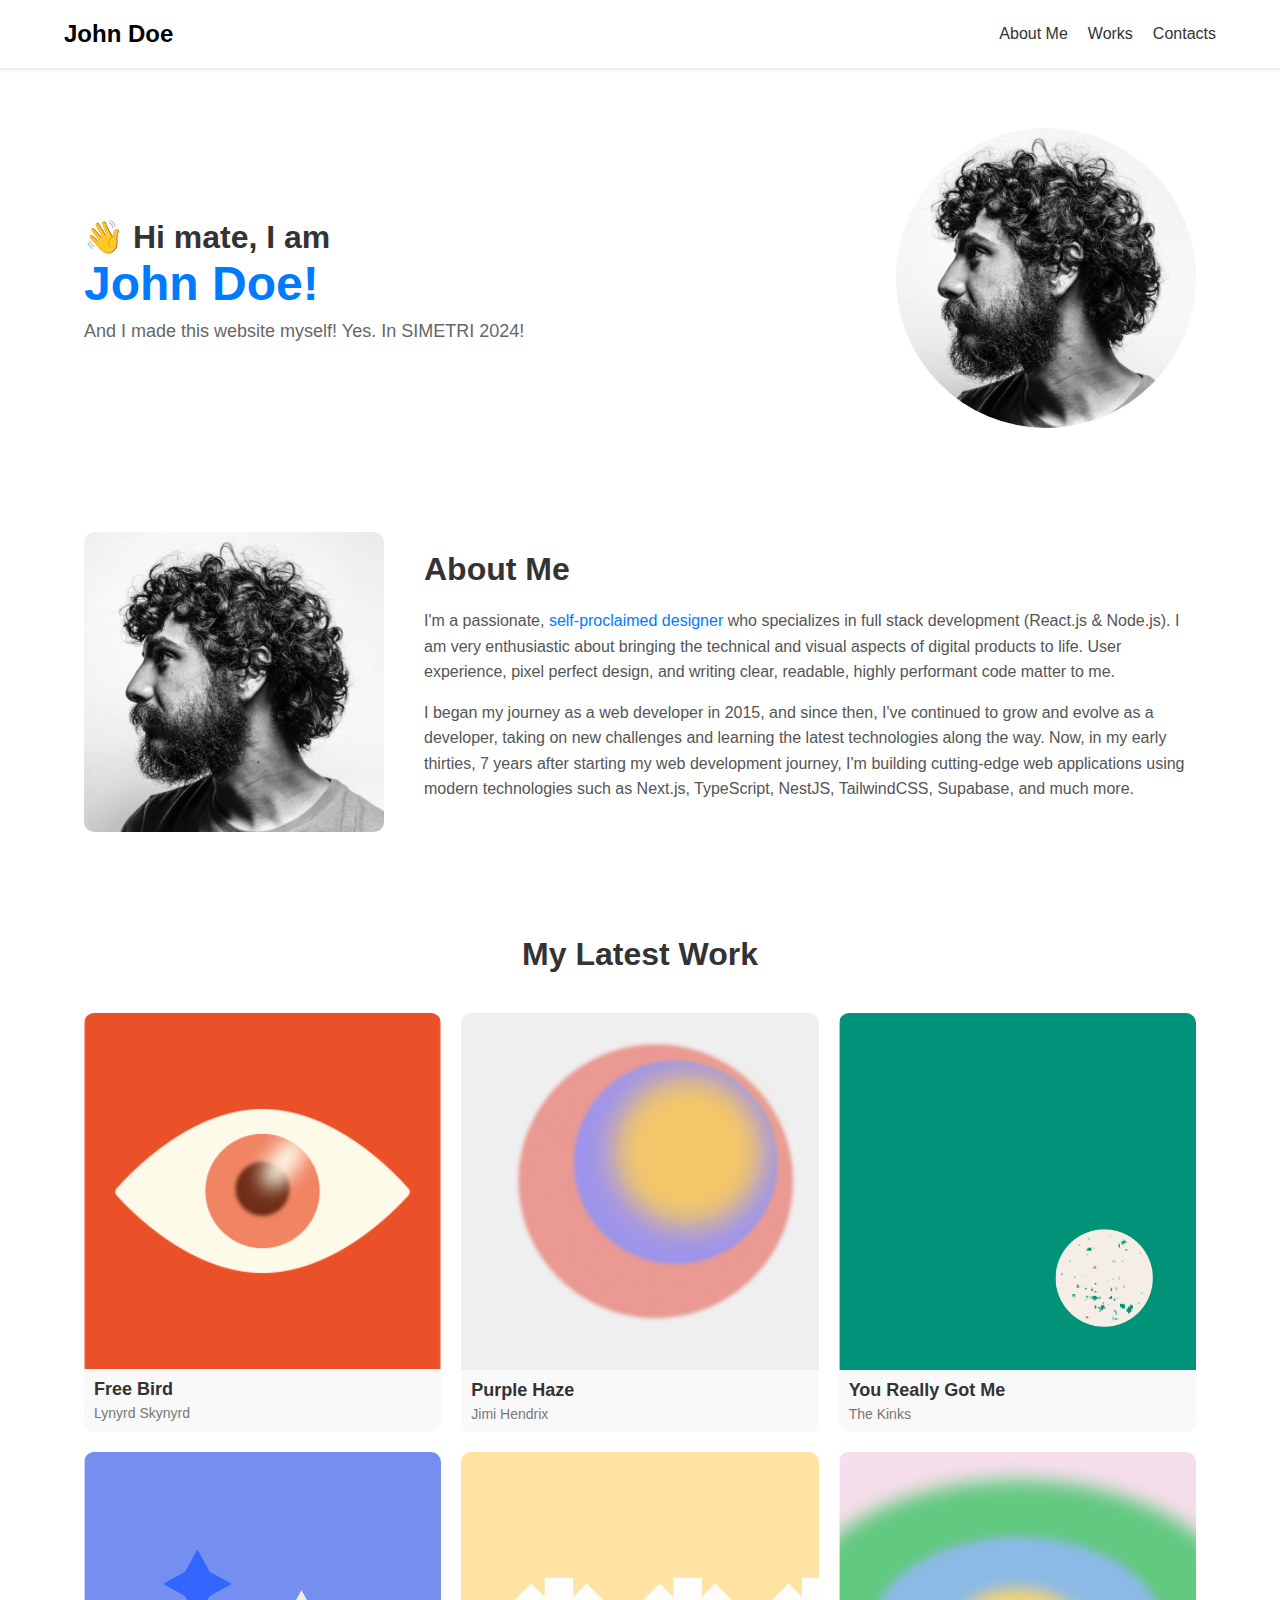
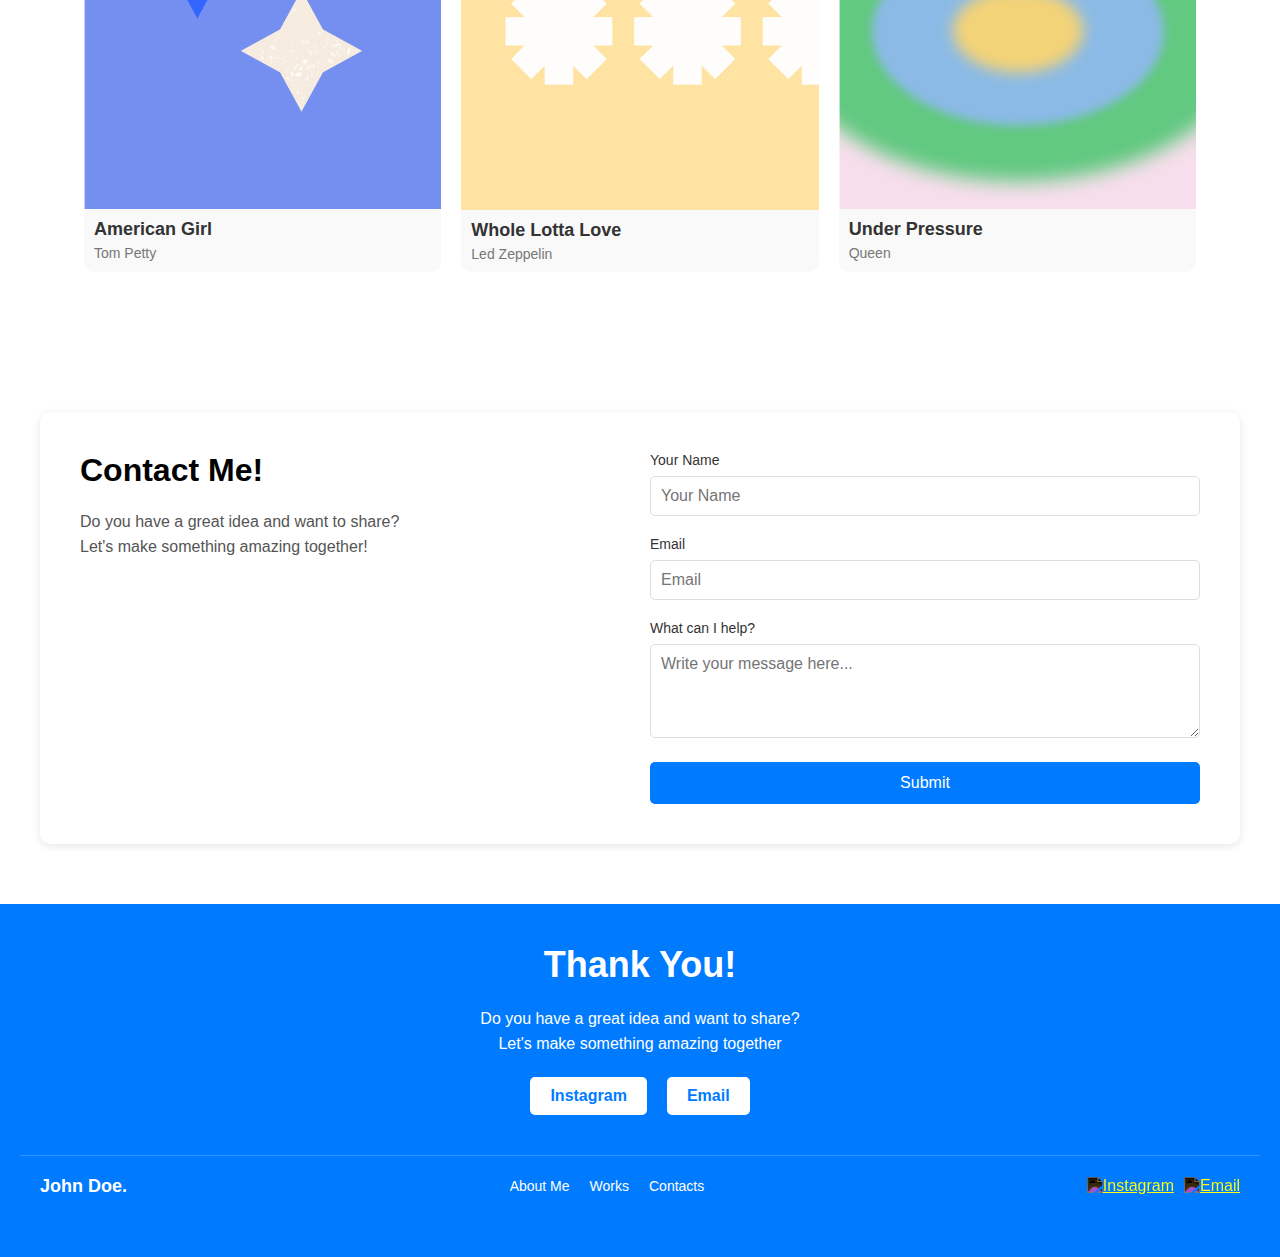
==== index.html @ a4f2bc4c "first commit" ====
<!DOCTYPE html>
<html lang="en">
<head>
<meta charset="UTF-8">
<meta name="viewport" content="width=device-width, initial-scale=1.0">
<title>John Doe Portfolio</title>
<link rel="stylesheet" href="styles.css">
</head>
<body>
    <!-- Navbar -->
    <header>
        <div class="container">
            <h1>John Doe</h1>
            <nav>
                <ul>
                    <li><a href="#about">About Me</a></li>
                    <li><a href="#works">Works</a></li>
                    <li><a href="#contacts">Contacts</a></li>
                </ul>
            </nav>
        </div>
    </header>

    <!-- Main Content -->
    <section class="hero">
        <div class="hero-text">
            <h2>👋 Hi mate, I am</h2>
            <h1>John Doe!</h1>
            <p>And I made this website myself! Yes. In SIMETRI 2024!</p>
        </div>
        <div class="hero-image">
            <img src="assets/Image.png" alt="Profile Image">
        </div>
    </section>
    <!-- About Me Section -->
<section id="about" class="about">
  <div class="about-container">
      <div class="about-image">
          <img src="assets/Image.png" alt="Profile Image">
      </div>
      <div class="about-text">
          <h2>About Me</h2>
          <p>
              I'm a passionate, <a href="#">self-proclaimed designer</a> who specializes in full stack development (React.js & Node.js). I am very enthusiastic about bringing the technical and visual aspects of digital products to life. User experience, pixel perfect design, and writing clear, readable, highly performant code matter to me.
          </p>
          <p>
              I began my journey as a web developer in 2015, and since then, I've continued to grow and evolve as a developer, taking on new challenges and learning the latest technologies along the way. Now, in my early thirties, 7 years after starting my web development journey, I'm building cutting-edge web applications using modern technologies such as Next.js, TypeScript, NestJS, TailwindCSS, Supabase, and much more.
          </p>
      </div>
  </div>
</section>
<!-- My Latest Work Section -->
<section id="works" class="works">
  <h2>My Latest Work</h2>
  <div class="works-grid">
      <div class="work-item">
          <img src="assets/Image (1).png" alt="Free Bird">
          <div class="work-info">
              <h3>Free Bird</h3>
              <p>Lynyrd Skynyrd</p>
          </div>
      </div>
      <div class="work-item">
          <img src="assets/Image (2).png" alt="Purple Haze">
          <div class="work-info">
              <h3>Purple Haze</h3>
              <p>Jimi Hendrix</p>
          </div>
      </div>
      <div class="work-item">
          <img src="assets/Image (3).png" alt="You Really Got Me">
          <div class="work-info">
              <h3>You Really Got Me</h3>
              <p>The Kinks</p>
          </div>
      </div>
      <div class="work-item">
          <img src="assets/Image (4).png" alt="American Girl">
          <div class="work-info">
              <h3>American Girl</h3>
              <p>Tom Petty</p>
          </div>
      </div>
      <div class="work-item">
          <img src="assets/Image (5).png" alt="Whole Lotta Love">
          <div class="work-info">
              <h3>Whole Lotta Love</h3>
              <p>Led Zeppelin</p>
          </div>
      </div>
      <div class="work-item">
          <img src="assets/Image (6).png" alt="Under Pressure">
          <div class="work-info">
              <h3>Under Pressure</h3>
              <p>Queen</p>
          </div>
      </div>
  </div>
</section>
<section id="contact" class="section contact">
    <div class="contact-container">
        <!-- Left Side (Text) -->
        <div class="contact-text">
            <h2>Contact Me!</h2>
            <p>
                Do you have a great idea and want to share? <br>
                Let's make something amazing together!
            </p>
        </div>
        <!-- Right Side (Form) -->
        <form class="contact-form">
            <div class="form-group">
                <label for="name">Your Name</label>
                <input type="text" id="name" name="name" placeholder="Your Name" required>
            </div>
            <div class="form-group">
                <label for="email">Email</label>
                <input type="email" id="email" name="email" placeholder="Email" required>
            </div>
            <div class="form-group">
                <label for="message">What can I help?</label>
                <textarea id="message" name="message" placeholder="Write your message here..." rows="4" required></textarea>
            </div>
            <button type="submit" class="submit-btn">Submit</button>
        </form>
    </div>
</section>
<footer class="footer">
    <div class="footer-thank-you">
        <h2>Thank You!</h2>
        <p>
            Do you have a great idea and want to share? <br>
            Let's make something amazing together
        </p>
        <div class="footer-buttons">
            <a href="https://instagram.com" target="_blank" class="footer-btn">Instagram</a>
            <a href="mailto:example@example.com" class="footer-btn">Email</a>
        </div>
    </div>
    <div class="footer-bottom">
        <div class="footer-brand">
            <p>John Doe.</p>
        </div>
        <div class="footer-nav">
            <a href="#about">About Me</a>
            <a href="#work">Works</a>
            <a href="#contact">Contacts</a>
        </div>
        <div class="footer-icons">
            <a href="https://instagram.com" target="_blank"><img src="instagram-icon.png" alt="Instagram"></a>
            <a href="mailto:example@example.com"><img src="email-icon.png" alt="Email"></a>
        </div>
    </div>
</footer>
</body>
</html>
---- styles.css ----
/* Reset CSS */
* {
    margin: 0;
    padding: 0;
    box-sizing: border-box;
    font-family: Arial, sans-serif;
    scroll-behavior: smooth;
}

/* Navbar */
header {
    width: 100%;
    padding: 20px 0;
    background-color: #fff;
    box-shadow: 0 2px 4px rgba(0, 0, 0, 0.1);
}

.container {
    width: 90%;
    max-width: 1200px;
    margin: 0 auto;
    display: flex;
    align-items: center;
    justify-content: space-between;
}

h1 {
    font-size: 24px;
    color: #000;
}

nav ul {
    list-style: none;
    display: flex;
    gap: 20px;
}

nav a {
    text-decoration: none;
    color: #333;
    font-weight: 500;
    transition: color 0.3s ease;
}

nav a:hover {
    color: #007bff;
}


/* Hero Section */
.hero {
    display: flex;
    align-items: center;
    justify-content: space-between;
    width: 90%;
    max-width: 1200px;
    margin: 40px auto;
    padding: 20px;
}

.hero-text {
    max-width: 50%;
}

.hero-text h2 {
    font-size: 32px;
    color: #333;
}

.hero-text h1 {
    font-size: 48px;
    color: #007bff;
}

.hero-text p {
    font-size: 18px;
    color: #666;
    margin-top: 10px;
}

.hero-image {
    max-width: 300px;
    border-radius: 10px;
    overflow: hidden;
}

.hero-image img {
    width: 100%;
    border-radius: 50%;
}

/* Responsiveness */
@media (max-width: 768px) {
    .hero {
        flex-direction: column;
        align-items: center;
        text-align: center;
    }

    .hero-text {
        max-width: 100%;
        margin-bottom: 20px;
    }

    .hero-image {
        max-width: 200px;
    }

    nav ul {
        flex-direction: column;
        gap: 10px;
    }
}

/* About Me Section */
.about {
    width: 90%;
    max-width: 1200px;
    margin: 60px auto;
    display: flex;
    align-items: center;
    justify-content: space-between;
    padding: 20px;
}

.about-container {
    display: flex;
    gap: 40px;
    align-items: center;
}

.about-image {
    flex: 1;
    max-width: 300px;
    border-radius: 10px;
    overflow: hidden;
}

.about-image img {
    width: 100%;
    border-radius: 10px;
}

.about-text {
    flex: 2;
}

.about-text h2 {
    font-size: 32px;
    color: #333;
    margin-bottom: 20px;
    font-weight: bold;
}

.about-text p {
    font-size: 16px;
    color: #555;
    line-height: 1.6;
    margin-bottom: 15px;
}

.about-text a {
    color: #007bff;
    text-decoration: none;
    font-weight: 500;
    transition: color 0.3s ease;
}

.about-text a:hover {
    color: #0056b3;
}

/* Responsiveness */
@media (max-width: 768px) {
    .about {
        flex-direction: column;
        align-items: center;
        text-align: center;
    }

    .about-container {
        flex-direction: column;
        gap: 20px;
    }

    .about-text {
        flex: 1;
    }

    .about-image {
        max-width: 200px;
    }

    .about-text h2 {
        font-size: 28px;
    }

    .about-text p {
        font-size: 14px;
    }
}

/* My Latest Work Section */
.works {
    width: 90%;
    max-width: 1200px;
    margin: 60px auto;
    padding: 20px;
    text-align: center;
}

.works h2 {
    font-size: 32px;
    color: #333;
    margin-bottom: 40px;
    font-weight: bold;
}

.works-grid {
    display: grid;
    grid-template-columns: repeat(3, 1fr);
    gap: 20px;
}

/* Styling untuk Setiap Item */
.work-item {
    background-color: #f9f9f9;
    border-radius: 10px;
    overflow: hidden;
    transition: transform 0.3s ease;
}

.work-item:hover {
    transform: translateY(-10px);
}

.work-item img {
    width: 100%;
    height: auto;
    display: block;
}

.work-info {
    padding: 10px;
    text-align: left;
}

.work-info h3 {
    font-size: 18px;
    color: #333;
    margin-bottom: 5px;
}

.work-info p {
    font-size: 14px;
    color: #777;
}

/* Responsiveness */
@media (max-width: 768px) {
    .works-grid {
        grid-template-columns: repeat(2, 1fr);
        gap: 15px;
    }

    .work-item {
        margin: 0 auto;
    }

    .work-info h3 {
        font-size: 16px;
    }

    .work-info p {
        font-size: 13px;
    }
}

/* Contact Section */
.contact {
    display: flex;
    justify-content: center;
    align-items: center;
    padding: 60px 20px;
}

.contact-container {
    display: flex;
    flex-wrap: wrap;
    max-width: 1200px;
    width: 100%;
    background: #fff;
    padding: 40px;
    box-shadow: 0 2px 8px rgba(0, 0, 0, 0.1);
    border-radius: 10px;
}

.contact-text {
    flex: 1;
    padding-right: 20px;
    min-width: 300px;
}

.contact-text h2 {
    font-size: 32px;
    font-weight: bold;
    margin-bottom: 20px;
}

.contact-text p {
    font-size: 16px;
    line-height: 1.6;
    color: #555;
}

.contact-form {
    flex: 1;
    display: flex;
    flex-direction: column;
    min-width: 300px;
}

.form-group {
    margin-bottom: 20px;
}

.form-group label {
    display: block;
    font-size: 14px;
    margin-bottom: 8px;
    color: #333;
}

.form-group input,
.form-group textarea {
    width: 100%;
    padding: 10px;
    font-size: 16px;
    border: 1px solid #ddd;
    border-radius: 5px;
    outline: none;
}

.form-group input:focus,
.form-group textarea:focus {
    border-color: #007BFF;
}

.submit-btn {
    background-color: #007BFF;
    color: #fff;
    padding: 12px 20px;
    font-size: 16px;
    border: none;
    border-radius: 5px;
    cursor: pointer;
    transition: background-color 0.3s ease;
}

.submit-btn:hover {
    background-color: #0056b3;
}

/* Responsive Design */
@media (max-width: 768px) {
    .contact-container {
        flex-direction: column;
    }

    .contact-text {
        padding-right: 0;
        margin-bottom: 20px;
        text-align: center;
    }

    .contact-form {
        width: 100%;
    }
}

/* Footer Section */
.footer {
    background-color: #007BFF;
    color: #fff;
    text-align: center;
    padding: 40px 20px;
}

.footer-thank-you {
    padding-bottom: 40px;
    border-bottom: 1px solid rgba(255, 255, 255, 0.2);
}

.footer-thank-you h2 {
    font-size: 36px;
    margin-bottom: 20px;
    font-weight: bold;
}

.footer-thank-you p {
    font-size: 16px;
    line-height: 1.6;
    margin-bottom: 20px;
}

.footer-buttons {
    display: flex;
    justify-content: center;
    gap: 20px;
}

.footer-btn {
    text-decoration: none;
    background-color: #fff;
    color: #007BFF;
    padding: 10px 20px;
    border-radius: 5px;
    font-size: 16px;
    font-weight: bold;
    transition: background-color 0.3s ease, color 0.3s ease;
}

.footer-btn:hover {
    background-color: #0056b3;
    color: #fff;
}

.footer-bottom {
    display: flex;
    flex-wrap: wrap;
    justify-content: space-between;
    align-items: center;
    padding: 20px 0;
    max-width: 1200px;
    margin: 0 auto;
}

.footer-brand {
    font-size: 18px;
    font-weight: bold;
}

.footer-nav {
    display: flex;
    gap: 20px;
}

.footer-nav a {
    text-decoration: none;
    color: #fff;
    font-size: 14px;
    transition: color 0.3s ease;
}

.footer-nav a:hover {
    color: #f1f1f1;
}

.footer-icons {
    display: flex;
    gap: 10px;
}

.footer-icons a img {
    width: 24px;
    height: 24px;
    filter: invert(1);
}

/* Responsive Design */
@media (max-width: 768px) {
    .footer-bottom {
        flex-direction: column;
        text-align: center;
        gap: 20px;
    }
}
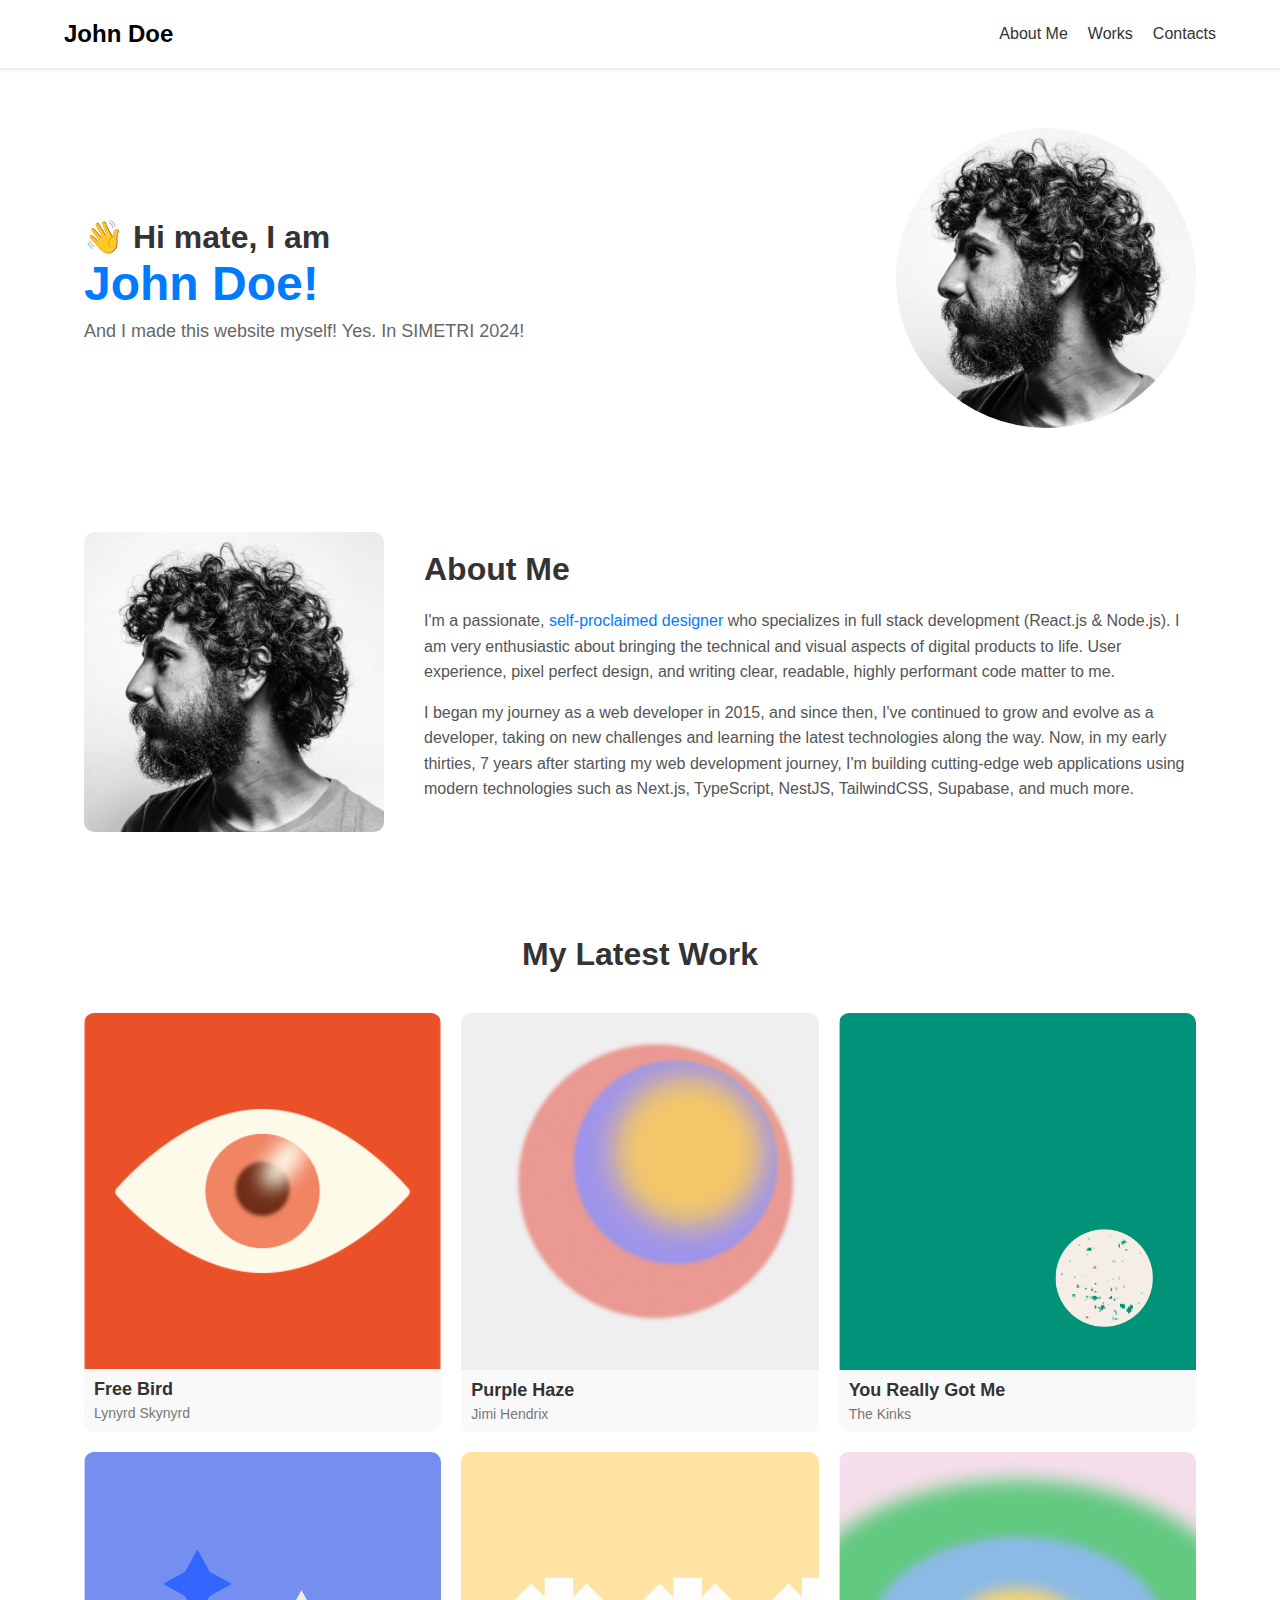
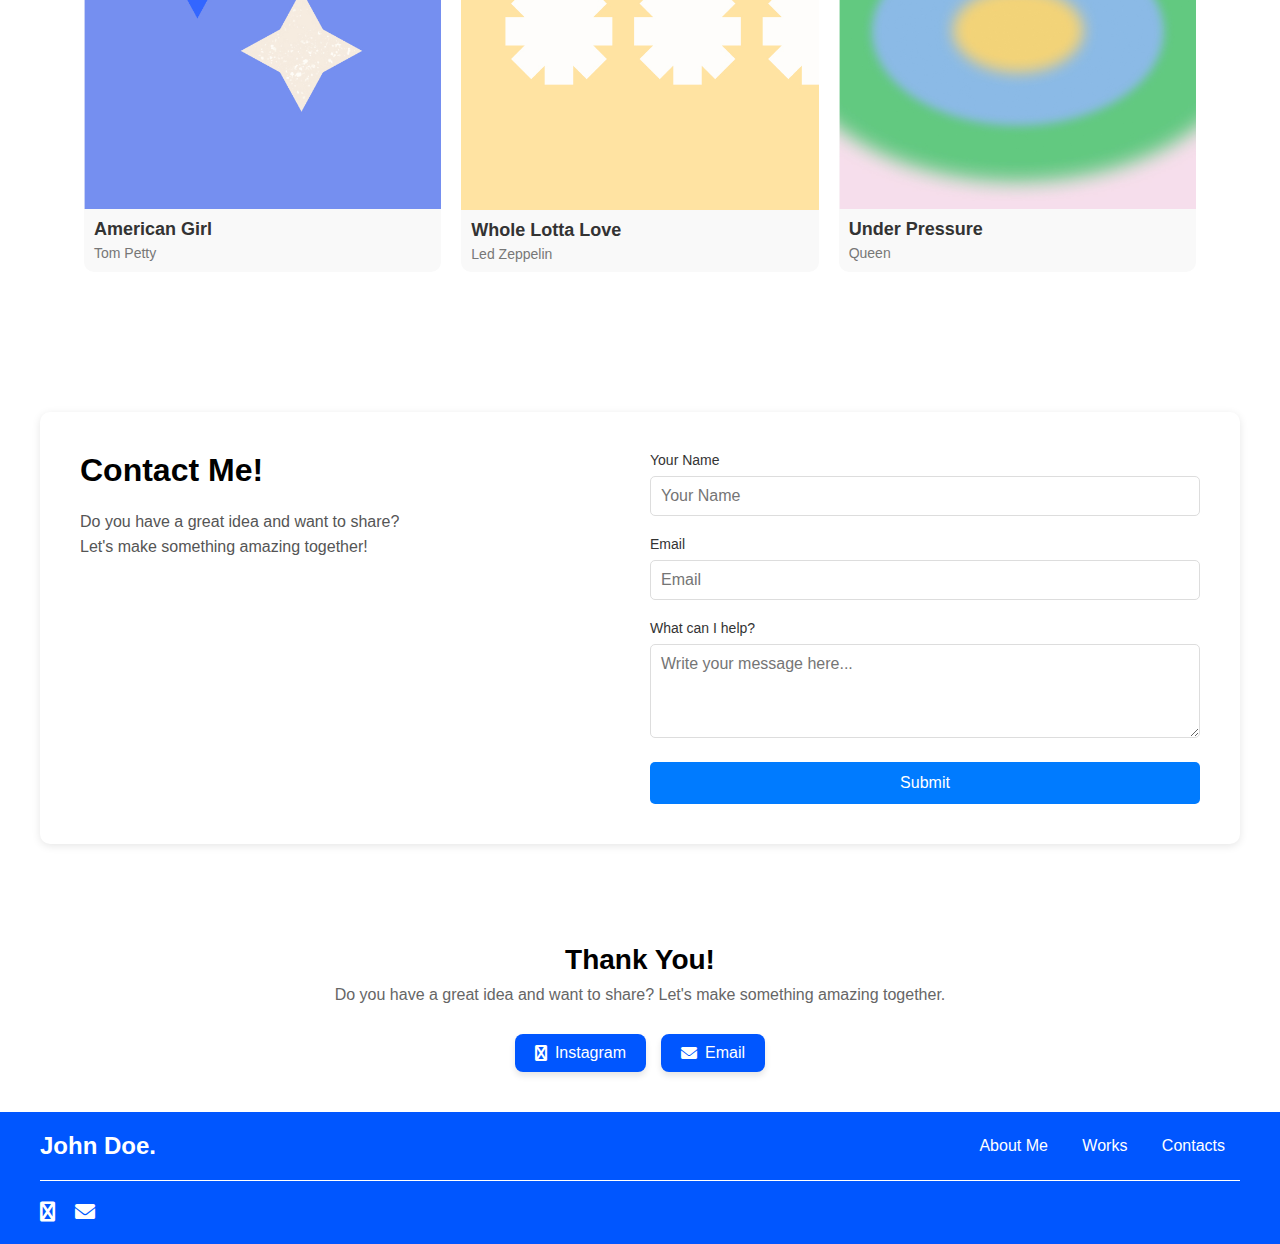
==== commit e45175df: "first commit" ====
--- a/index.html
+++ b/index.html
@@ -5,6 +5,7 @@
 <meta name="viewport" content="width=device-width, initial-scale=1.0">
 <title>John Doe Portfolio</title>
 <link rel="stylesheet" href="styles.css">
+<link href="https://cdnjs.cloudflare.com/ajax/libs/font-awesome/6.0.0-beta3/css/all.min.css" rel="stylesheet">
 </head>
 <body>
     <!-- Navbar -->
@@ -126,30 +127,40 @@
     </div>
 </section>
 <footer class="footer">
-    <div class="footer-thank-you">
+    <div class="footer-content">
         <h2>Thank You!</h2>
-        <p>
-            Do you have a great idea and want to share? <br>
-            Let's make something amazing together
-        </p>
+        <p>Do you have a great idea and want to share? Let's make something amazing together.</p>
         <div class="footer-buttons">
-            <a href="https://instagram.com" target="_blank" class="footer-btn">Instagram</a>
-            <a href="mailto:example@example.com" class="footer-btn">Email</a>
+            <a href="https://instagram.com" class="btn-footer"> 
+                <i class="fa fa-instagram"></i> Instagram
+            </a>
+            <a href="mailto:youremail@example.com" class="btn-footer">
+                <i class="fa fa-envelope"></i> Email
+            </a>
         </div>
     </div>
+</footer>
+<footer class="footer-2">
+    <div class="footer-container">
+        <div class="footer-left">
+            <h2>John Doe.</h2>
+        </div>
+        <div class="footer-right">
+            <nav>
+                <a href="#about">About Me</a>
+                <a href="#works">Works</a>
+                <a href="#contacts">Contacts</a>
+            </nav>
+        </div>
+    </div>
+    <div class="footer-line"></div>
     <div class="footer-bottom">
-        <div class="footer-brand">
-            <p>John Doe.</p>
-        </div>
-        <div class="footer-nav">
-            <a href="#about">About Me</a>
-            <a href="#work">Works</a>
-            <a href="#contact">Contacts</a>
-        </div>
-        <div class="footer-icons">
-            <a href="https://instagram.com" target="_blank"><img src="instagram-icon.png" alt="Instagram"></a>
-            <a href="mailto:example@example.com"><img src="email-icon.png" alt="Email"></a>
-        </div>
+        <a href="https://instagram.com" class="footer-icon">
+            <i class="fa fa-instagram"></i>
+        </a>
+        <a href="mailto:youremail@example.com" class="footer-icon">
+            <i class="fa fa-envelope"></i>
+        </a>
     </div>
 </footer>
 </body>
--- a/styles.css
+++ b/styles.css
@@ -89,29 +89,6 @@
     border-radius: 50%;
 }
 
-/* Responsiveness */
-@media (max-width: 768px) {
-    .hero {
-        flex-direction: column;
-        align-items: center;
-        text-align: center;
-    }
-
-    .hero-text {
-        max-width: 100%;
-        margin-bottom: 20px;
-    }
-
-    .hero-image {
-        max-width: 200px;
-    }
-
-    nav ul {
-        flex-direction: column;
-        gap: 10px;
-    }
-}
-
 /* About Me Section */
 .about {
     width: 90%;
@@ -168,36 +145,6 @@
 
 .about-text a:hover {
     color: #0056b3;
-}
-
-/* Responsiveness */
-@media (max-width: 768px) {
-    .about {
-        flex-direction: column;
-        align-items: center;
-        text-align: center;
-    }
-
-    .about-container {
-        flex-direction: column;
-        gap: 20px;
-    }
-
-    .about-text {
-        flex: 1;
-    }
-
-    .about-image {
-        max-width: 200px;
-    }
-
-    .about-text h2 {
-        font-size: 28px;
-    }
-
-    .about-text p {
-        font-size: 14px;
-    }
 }
 
 /* My Latest Work Section */
@@ -256,26 +203,6 @@
     color: #777;
 }
 
-/* Responsiveness */
-@media (max-width: 768px) {
-    .works-grid {
-        grid-template-columns: repeat(2, 1fr);
-        gap: 15px;
-    }
-
-    .work-item {
-        margin: 0 auto;
-    }
-
-    .work-info h3 {
-        font-size: 16px;
-    }
-
-    .work-info p {
-        font-size: 13px;
-    }
-}
-
 /* Contact Section */
 .contact {
     display: flex;
@@ -361,8 +288,175 @@
     background-color: #0056b3;
 }
 
-/* Responsive Design */
+.footer {
+    text-align: center;
+    padding: 40px 20px;
+}
+
+.footer-content h2 {
+    font-size: 28px;
+    color: #000000; 
+    margin-bottom: 10px;
+}
+
+.footer-content p {
+    font-size: 16px;
+    color: #666666; 
+    margin-bottom: 30px;
+}
+
+.footer-buttons {
+    display: flex;
+    justify-content: center;
+    gap: 15px; 
+}
+
+.btn-footer {
+    display: inline-flex;
+    align-items: center;
+    justify-content: center;
+    padding: 10px 20px;
+    font-size: 16px;
+    color: #ffffff; 
+    background-color: #0056ff; 
+    border-radius: 8px;
+    text-decoration: none; 
+    box-shadow: 0 4px 6px rgba(0, 0, 0, 0.1); 
+    transition: background-color 0.3s ease;
+}
+
+.btn-footer:hover {
+    background-color: #003ecb; 
+}
+
+.btn-footer i {
+    margin-right: 8px; 
+}
+
+/* Footer 2 Styles */
+.footer-2 {
+    background-color: #0056ff; 
+    color: white; 
+    padding: 20px 40px;
+    text-align: center;
+    font-family: 'Arial', sans-serif;
+}
+
+.footer-container {
+    display: flex;
+    justify-content: space-between;
+    align-items: center;
+    flex-wrap: wrap; 
+}
+
+.footer-left h2 {
+    font-size: 24px;
+    margin: 0;
+}
+
+.footer-right nav a {
+    margin: 0 15px;
+    text-decoration: none;
+    color: white;
+    font-size: 16px;
+    transition: color 0.3s ease;
+}
+
+.footer-right nav a:hover {
+    color: #cccccc; 
+}
+
+.footer-line {
+    height: 1px;
+    background-color: white;
+    margin: 20px 0;
+}
+
+.footer-bottom {
+    display: flex;
+    gap: 20px;
+}
+
+.footer-icon {
+    color: white;
+    font-size: 20px;
+    text-decoration: none;
+    transition: color 0.3s ease;
+}
+
+.footer-icon:hover {
+    color: #cccccc; 
+}
+
+
 @media (max-width: 768px) {
+    /* hero section */
+    .hero {
+        flex-direction: column;
+        align-items: center;
+        text-align: center;
+    }
+
+    .hero-text {
+        max-width: 100%;
+        margin-bottom: 20px;
+    }
+
+    .hero-image {
+        max-width: 200px;
+    }
+
+    nav ul {
+        flex-direction: column;
+        gap: 10px;
+    }
+
+    /* about section */
+    .about {
+        flex-direction: column;
+        align-items: center;
+        text-align: center;
+    }
+
+    .about-container {
+        flex-direction: column;
+        gap: 20px;
+    }
+
+    .about-text {
+        flex: 1;
+    }
+
+    .about-image {
+        max-width: 200px;
+    }
+
+    .about-text h2 {
+        font-size: 28px;
+    }
+
+    .about-text p {
+        font-size: 14px;
+    }
+    .works-grid {
+        grid-template-columns: repeat(2, 1fr);
+        gap: 15px;
+    }
+
+    /* work section */
+    .work-item {
+        margin: 0 auto;
+    }
+
+    .work-info h3 {
+        font-size: 16px;
+    }
+
+    .work-info p {
+        font-size: 13px;
+    }
+
+    /* contact section */
     .contact-container {
         flex-direction: column;
     }
@@ -376,102 +470,27 @@
     .contact-form {
         width: 100%;
     }
-}
-
-/* Footer Section */
-.footer {
-    background-color: #007BFF;
-    color: #fff;
-    text-align: center;
-    padding: 40px 20px;
-}
-
-.footer-thank-you {
-    padding-bottom: 40px;
-    border-bottom: 1px solid rgba(255, 255, 255, 0.2);
-}
-
-.footer-thank-you h2 {
-    font-size: 36px;
-    margin-bottom: 20px;
-    font-weight: bold;
-}
-
-.footer-thank-you p {
-    font-size: 16px;
-    line-height: 1.6;
-    margin-bottom: 20px;
-}
-
-.footer-buttons {
-    display: flex;
-    justify-content: center;
-    gap: 20px;
-}
-
-.footer-btn {
-    text-decoration: none;
-    background-color: #fff;
-    color: #007BFF;
-    padding: 10px 20px;
-    border-radius: 5px;
-    font-size: 16px;
-    font-weight: bold;
-    transition: background-color 0.3s ease, color 0.3s ease;
-}
-
-.footer-btn:hover {
-    background-color: #0056b3;
-    color: #fff;
-}
-
-.footer-bottom {
-    display: flex;
-    flex-wrap: wrap;
-    justify-content: space-between;
-    align-items: center;
-    padding: 20px 0;
-    max-width: 1200px;
-    margin: 0 auto;
-}
-
-.footer-brand {
-    font-size: 18px;
-    font-weight: bold;
-}
-
-.footer-nav {
-    display: flex;
-    gap: 20px;
-}
-
-.footer-nav a {
-    text-decoration: none;
-    color: #fff;
-    font-size: 14px;
-    transition: color 0.3s ease;
-}
-
-.footer-nav a:hover {
-    color: #f1f1f1;
-}
-
-.footer-icons {
-    display: flex;
-    gap: 10px;
-}
-
-.footer-icons a img {
-    width: 24px;
-    height: 24px;
-    filter: invert(1);
-}
-
-/* Responsive Design */
-@media (max-width: 768px) {
+
+    /* footer section */
+    .footer-buttons {
+        flex-direction: column; 
+    }
+
+    .btn-footer {
+        width: 80%; 
+    }
+
+    .footer-container {
+        flex-direction: column; 
+        text-align: center;
+    }
+
+    .footer-right nav a {
+        margin: 10px 0;
+    }
+
     .footer-bottom {
-        flex-direction: column;
-        text-align: center;
-        gap: 20px;
+        flex-direction: column; 
+        gap: 10px;
     }
 }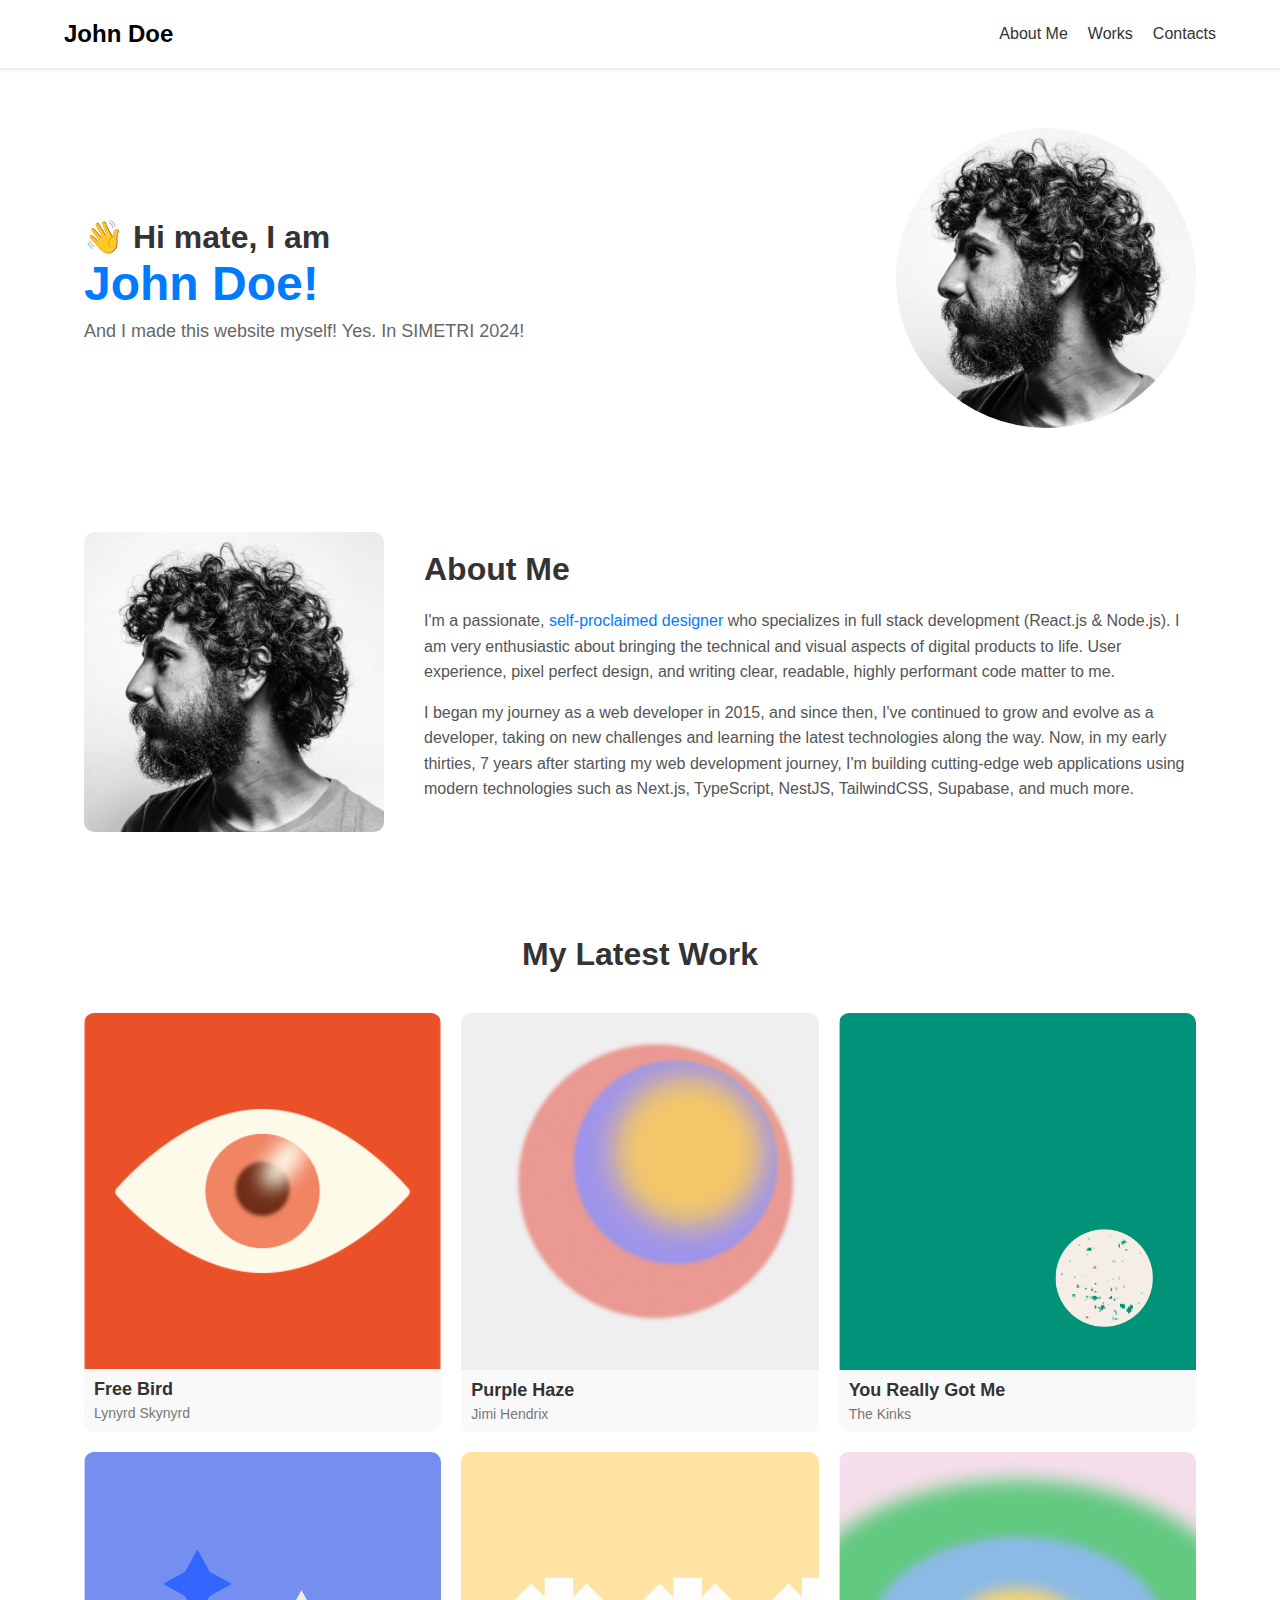
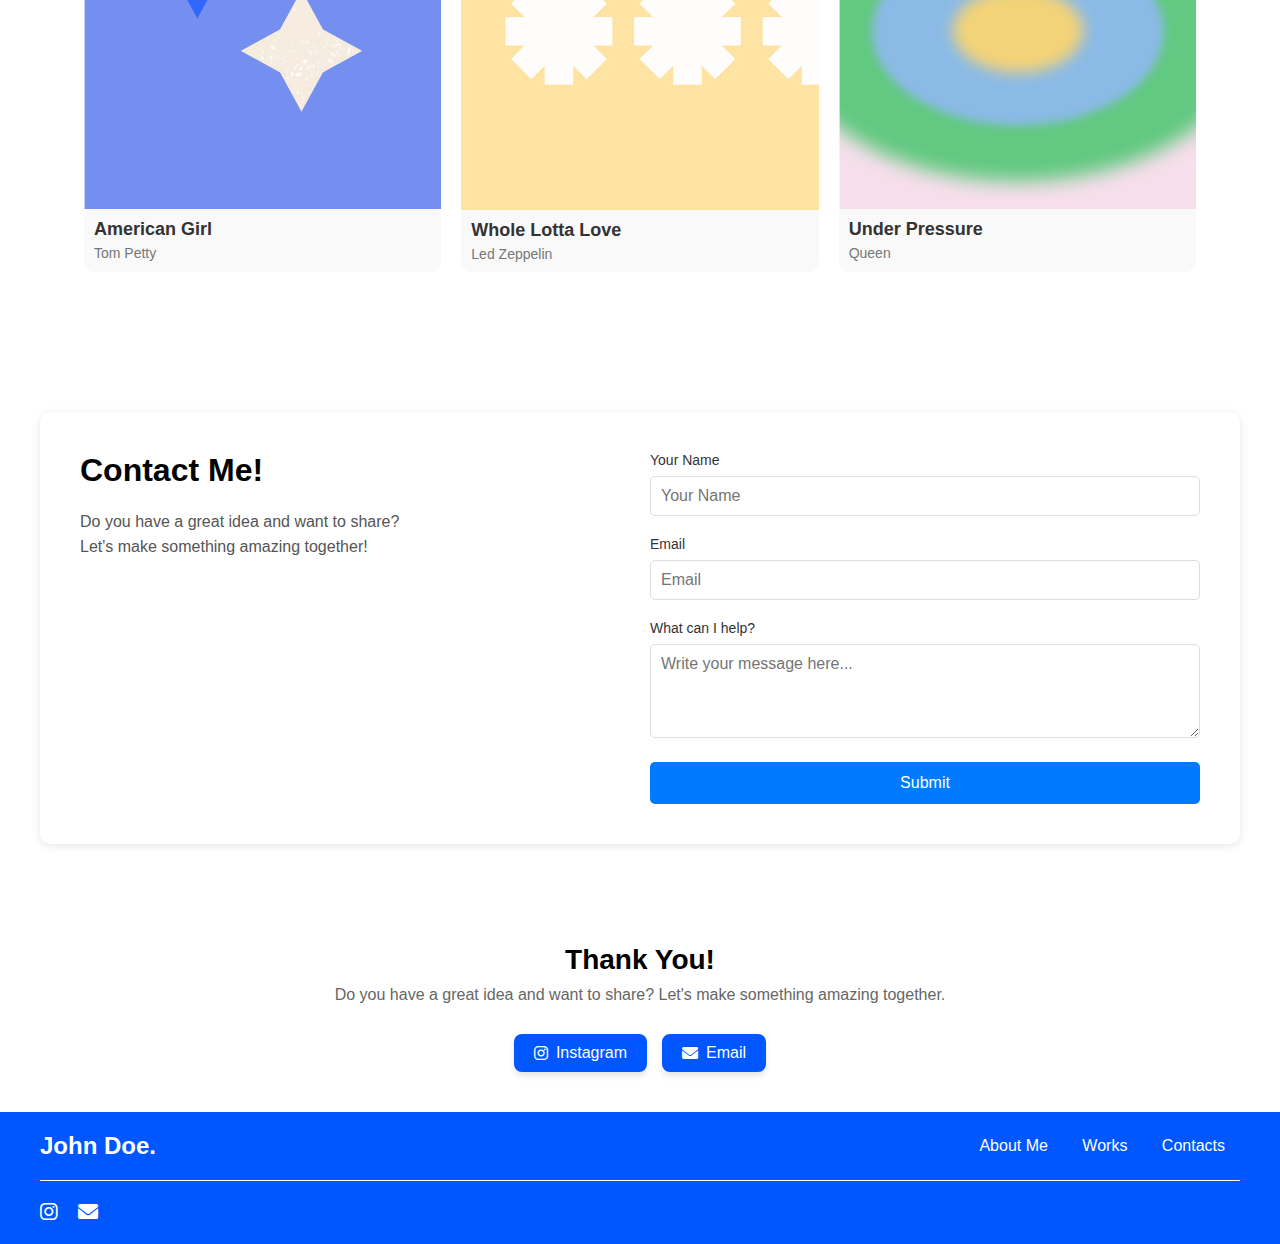
==== commit 095f2731: "first commit" ====
--- a/index.html
+++ b/index.html
@@ -131,10 +131,10 @@
         <h2>Thank You!</h2>
         <p>Do you have a great idea and want to share? Let's make something amazing together.</p>
         <div class="footer-buttons">
-            <a href="https://instagram.com" class="btn-footer"> 
-                <i class="fa fa-instagram"></i> Instagram
+            <a href="https://www.instagram.com/mraffarp02/?next=%2F" class="btn-footer"> 
+                <i class="fa-brands fa-instagram"></i> Instagram
             </a>
-            <a href="mailto:youremail@example.com" class="btn-footer">
+            <a href="mraffarp02@gmail.com" class="btn-footer">
                 <i class="fa fa-envelope"></i> Email
             </a>
         </div>
@@ -155,10 +155,10 @@
     </div>
     <div class="footer-line"></div>
     <div class="footer-bottom">
-        <a href="https://instagram.com" class="footer-icon">
-            <i class="fa fa-instagram"></i>
+        <a href="https://www.instagram.com/mraffarp02/?next=%2F" class="footer-icon">
+            <i class="fa-brands fa-instagram"></i>
         </a>
-        <a href="mailto:youremail@example.com" class="footer-icon">
+        <a href="mraffarp02@gmail.com" class="footer-icon">
             <i class="fa fa-envelope"></i>
         </a>
     </div>
--- a/styles.css
+++ b/styles.css
@@ -473,7 +473,8 @@
 
     /* footer section */
     .footer-buttons {
-        flex-direction: column; 
+        flex-direction: column;
+        align-items: center;
     }
 
     .btn-footer {
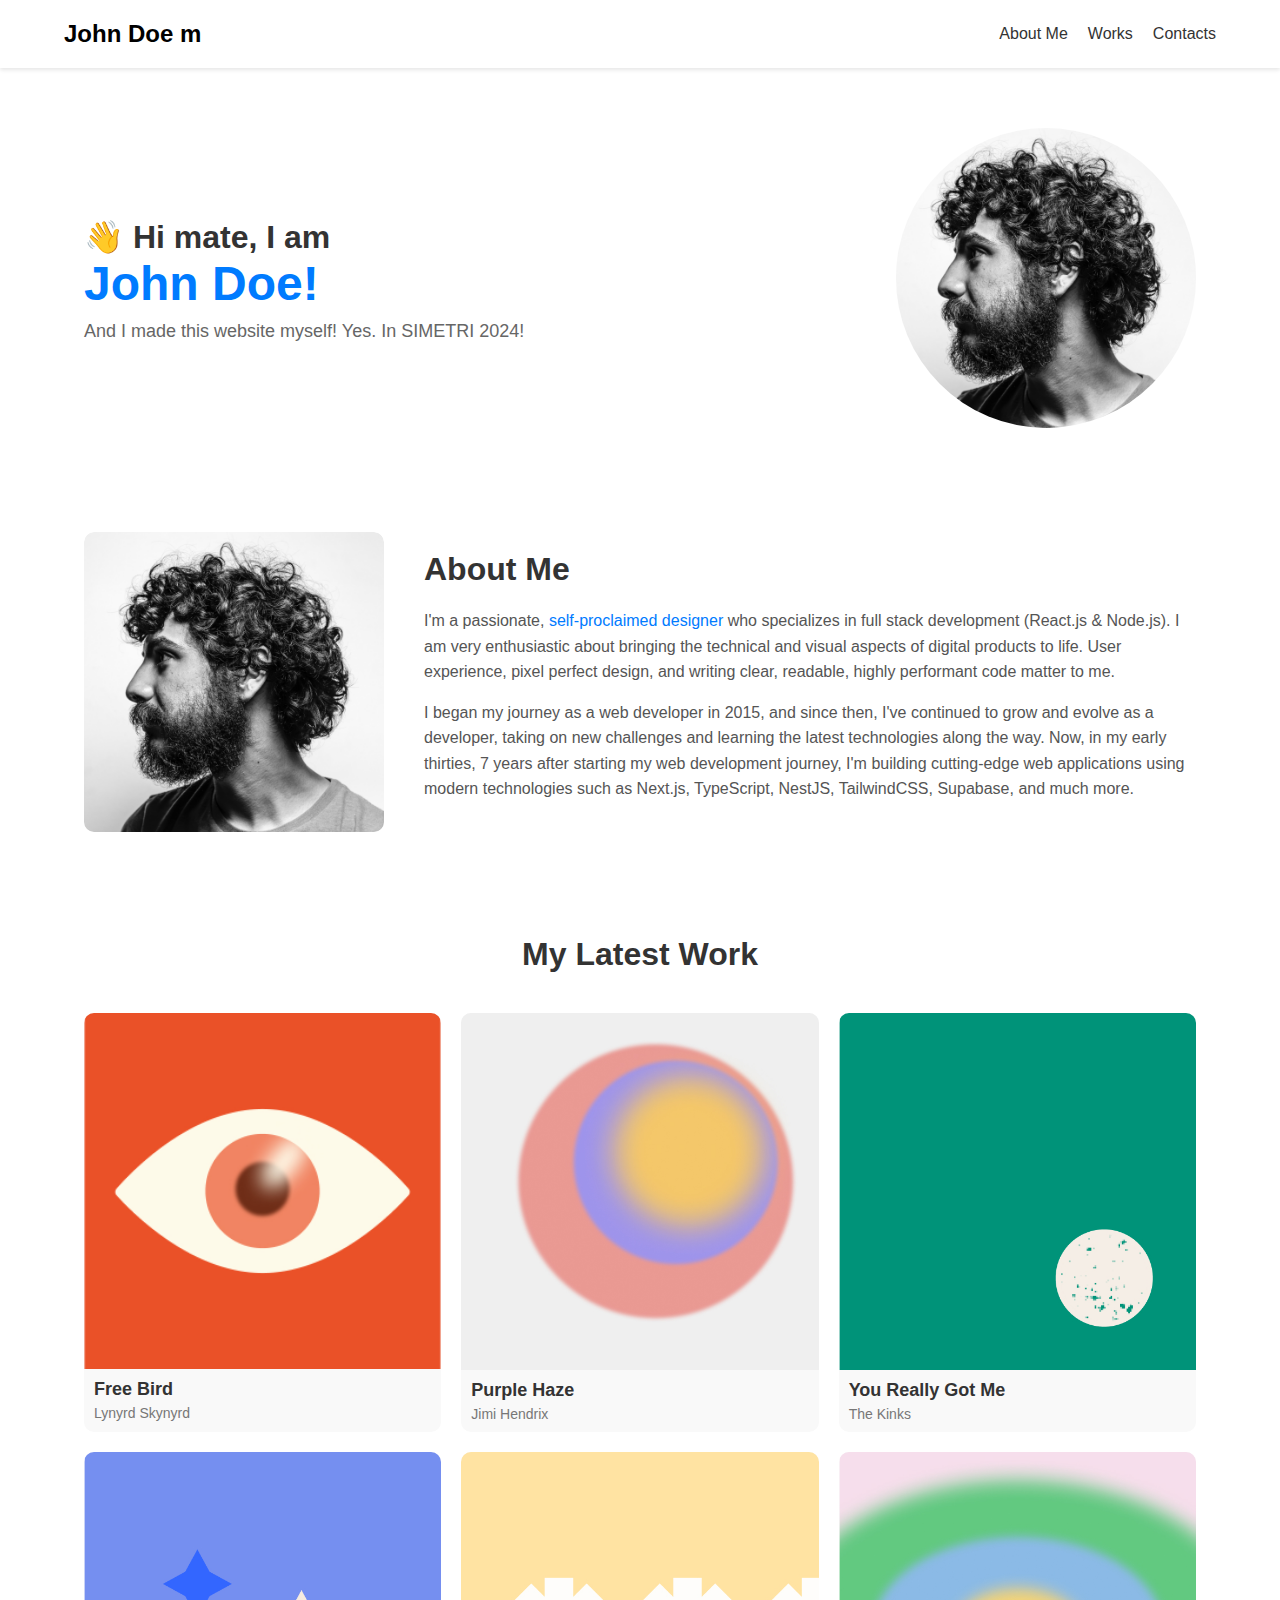
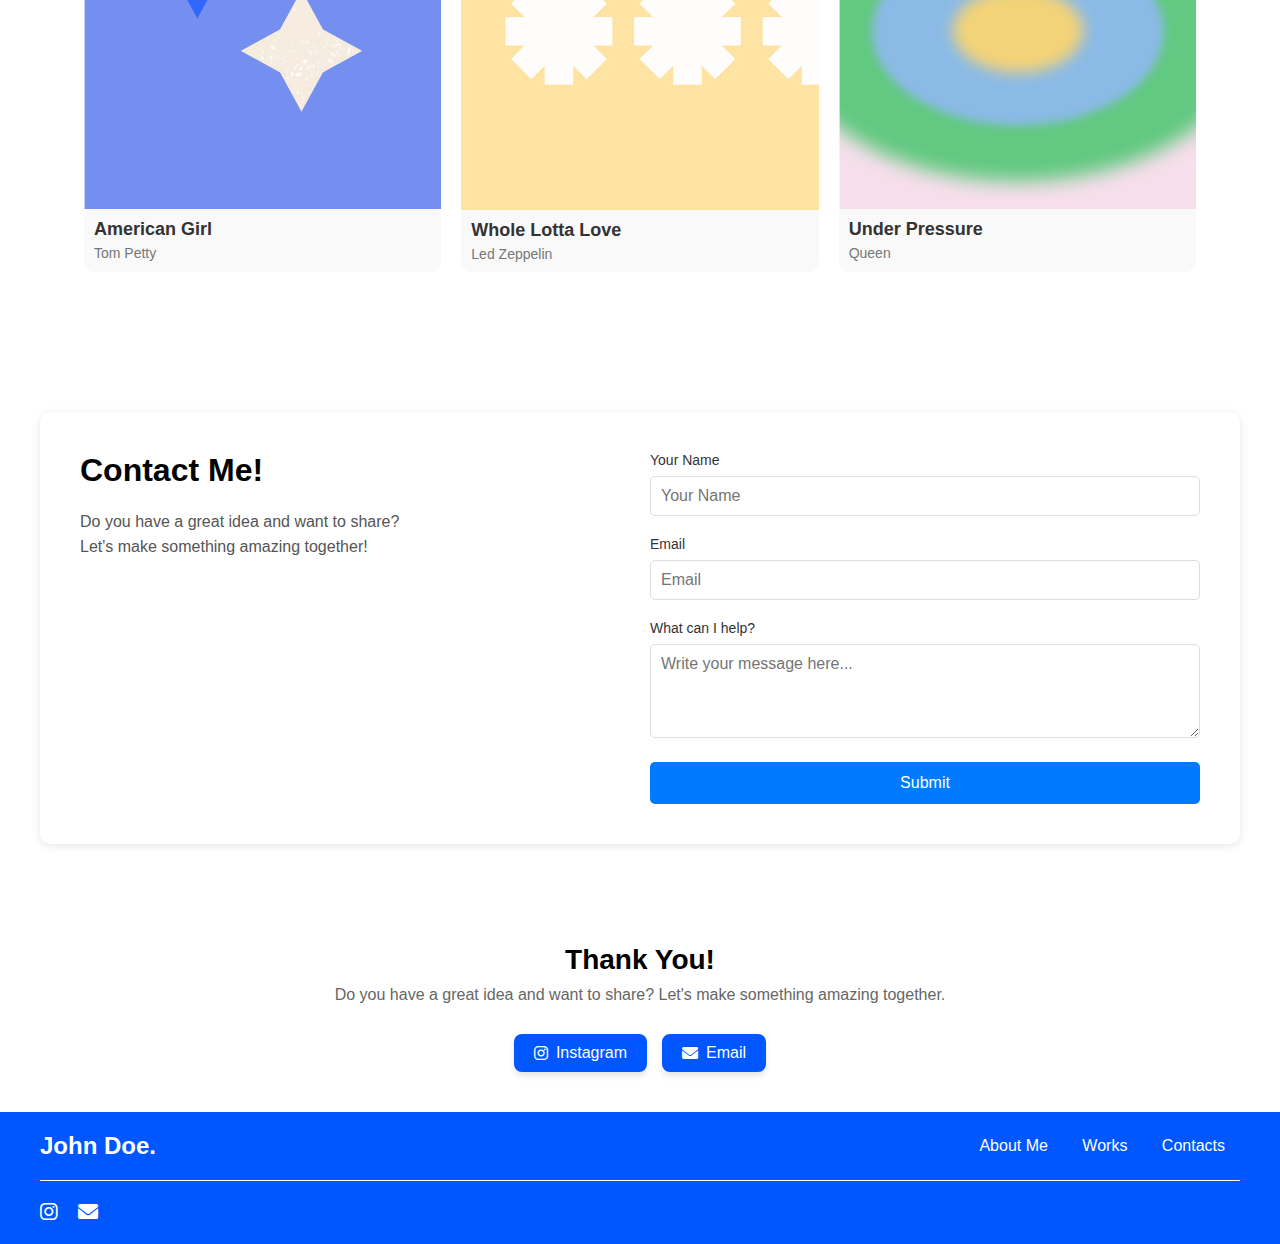
==== commit ffabaddc: "first commit" ====
--- a/index.html
+++ b/index.html
@@ -11,7 +11,7 @@
     <!-- Navbar -->
     <header>
         <div class="container">
-            <h1>John Doe</h1>
+            <h1>John Doe m</h1>
             <nav>
                 <ul>
                     <li><a href="#about">About Me</a></li>
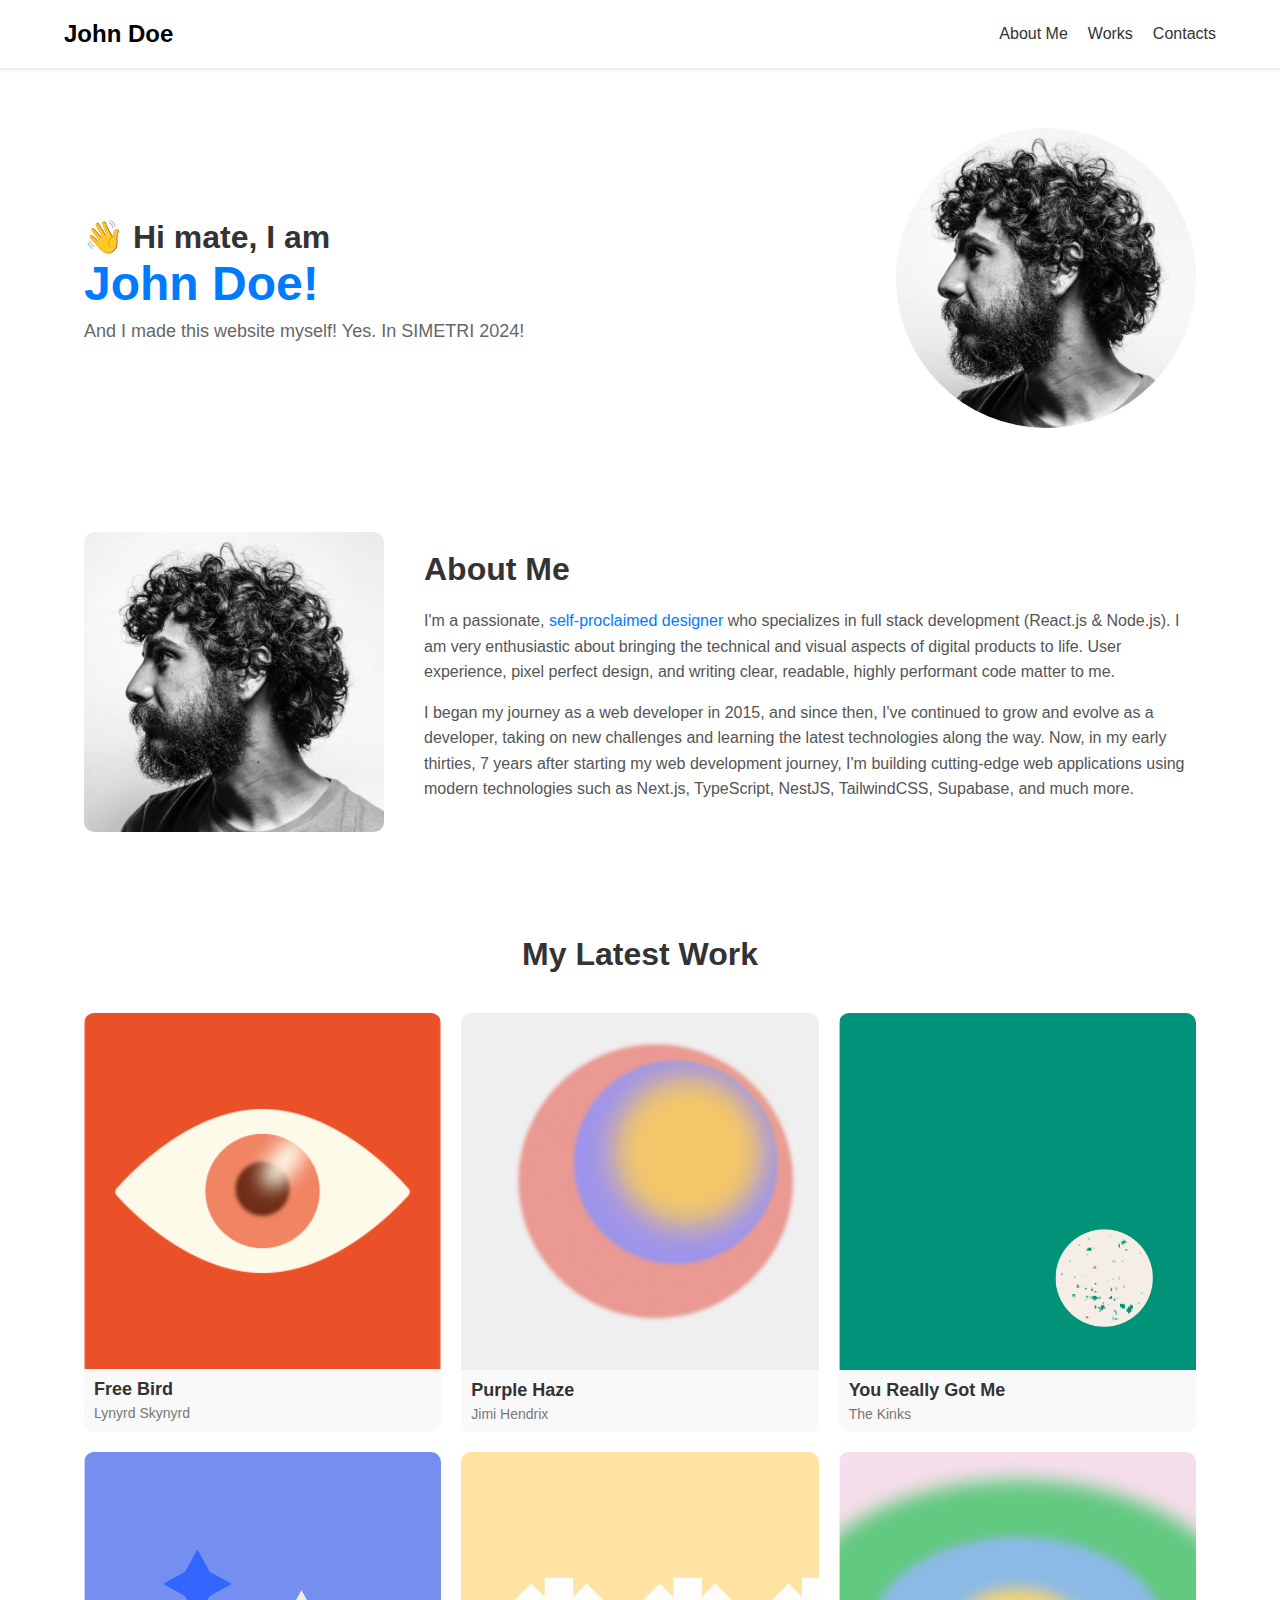
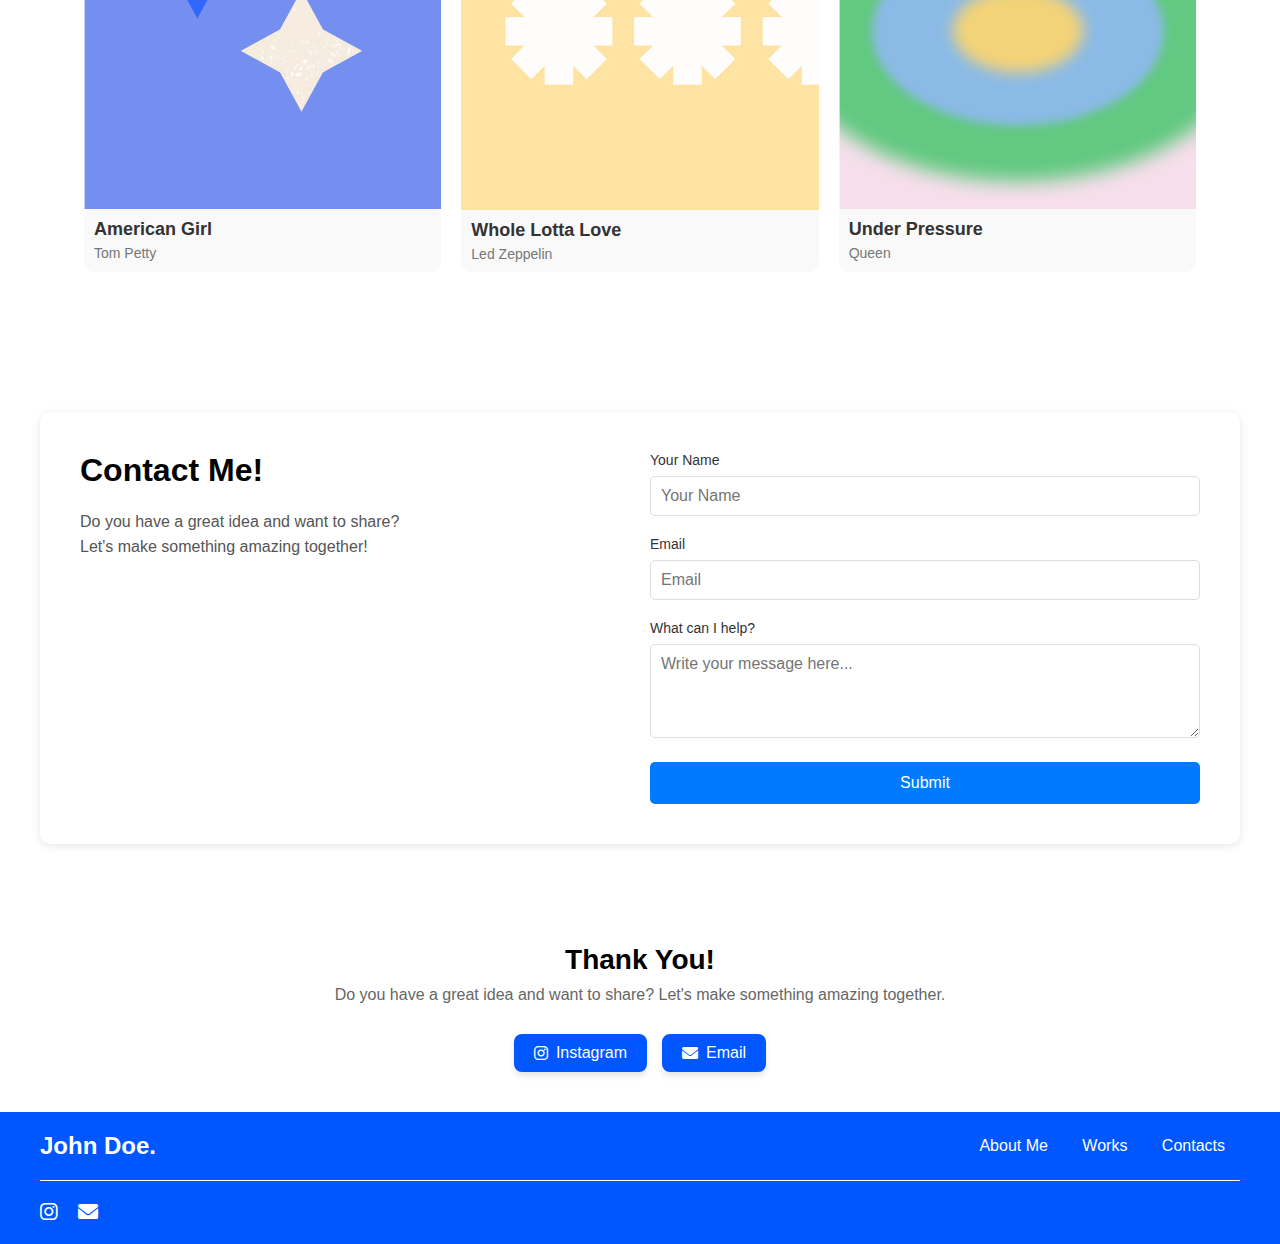
==== commit e1112a28: "first commit" ====
--- a/index.html
+++ b/index.html
@@ -11,7 +11,7 @@
     <!-- Navbar -->
     <header>
         <div class="container">
-            <h1>John Doe m</h1>
+            <h1>John Doe </h1>
             <nav>
                 <ul>
                     <li><a href="#about">About Me</a></li>
